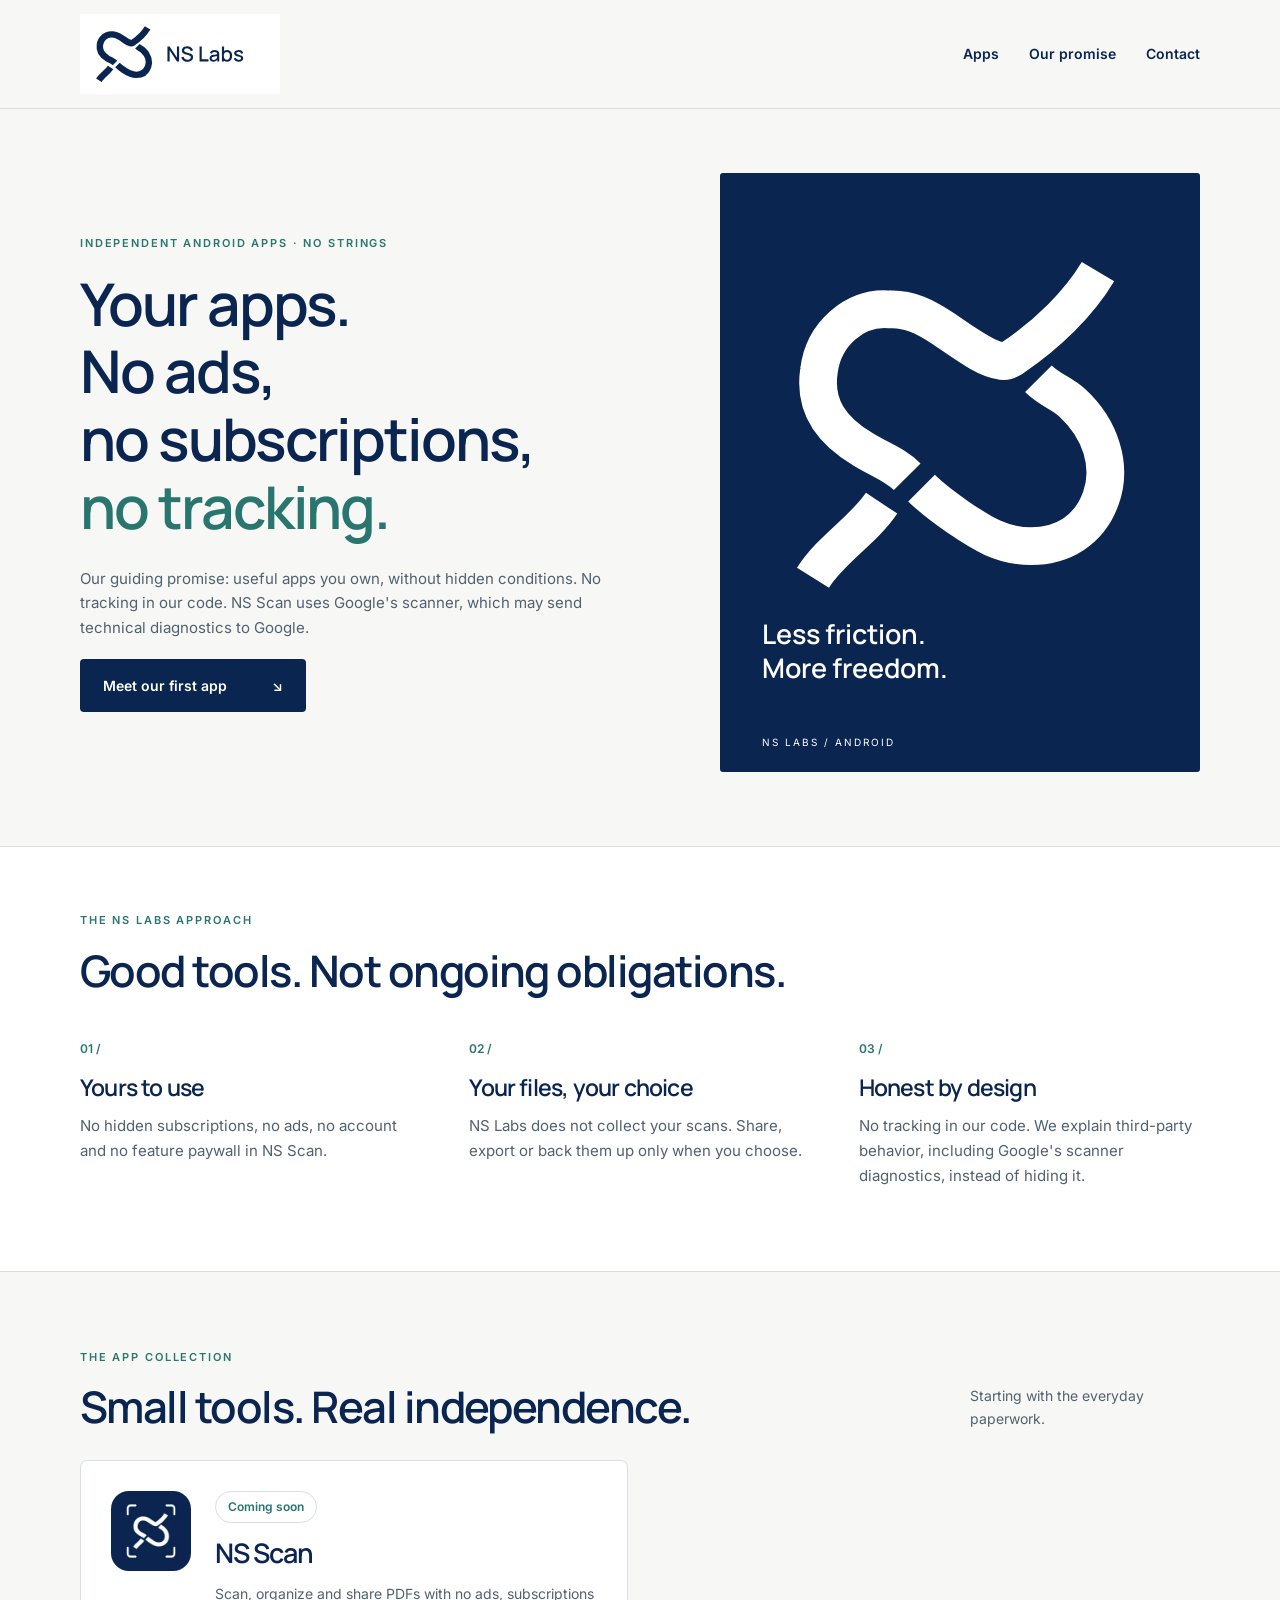
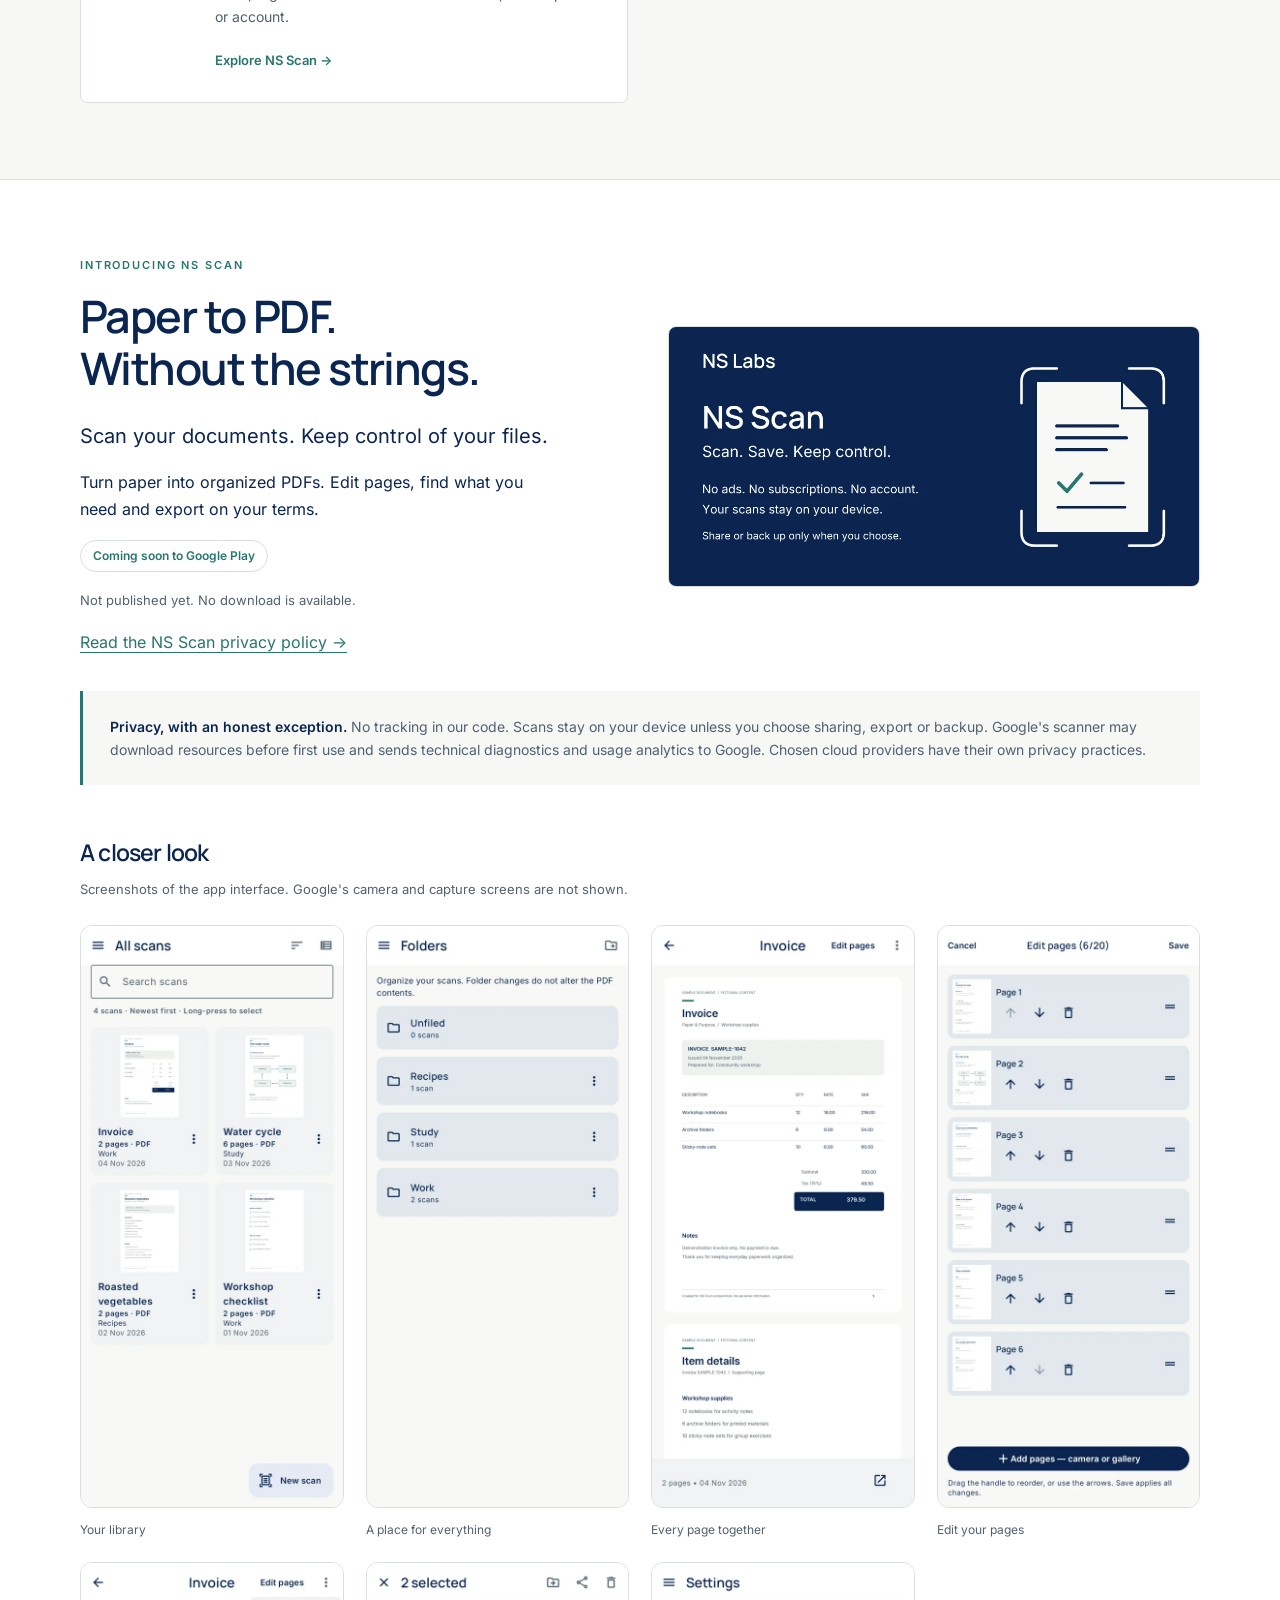
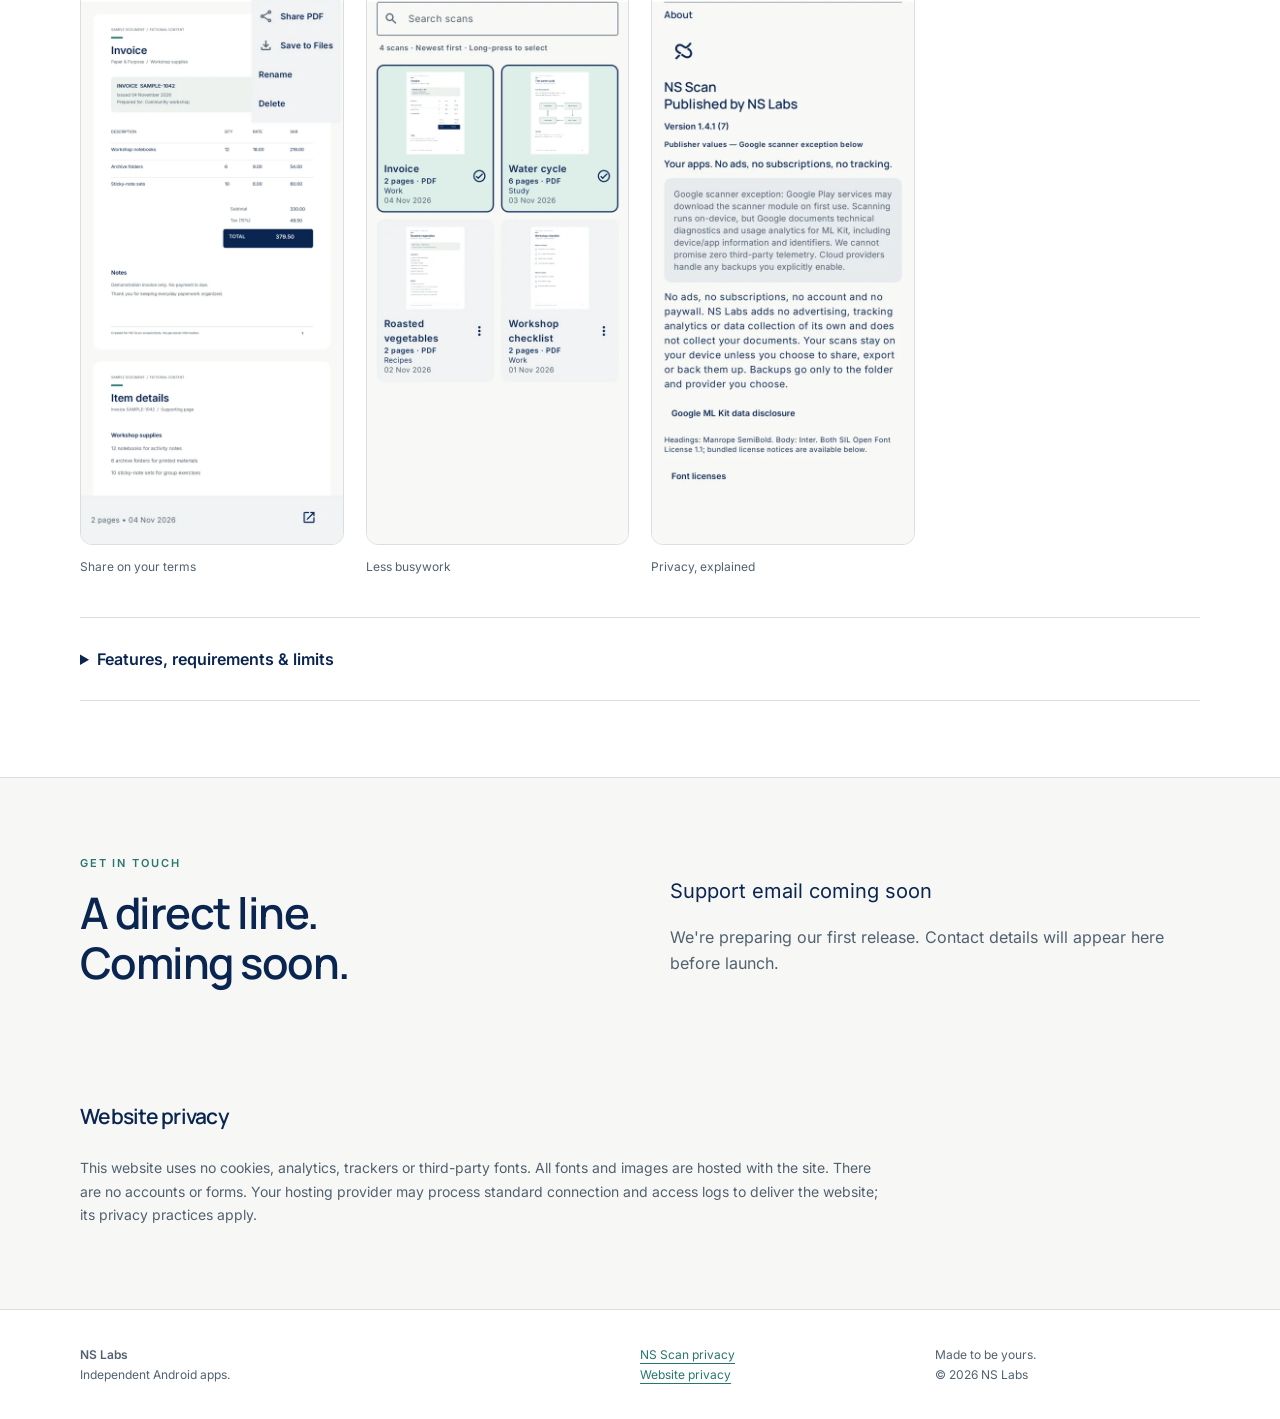
==== index.html @ c473cca9 "Launch NS Labs developer site" ====
<!doctype html>
<html lang="en"><head><meta charset="utf-8"><meta name="viewport" content="width=device-width, initial-scale=1"><meta name="color-scheme" content="light dark"><title>NS Labs — Your apps. No strings.</title><meta name="description" content="Independent Android apps without ads or subscriptions. Meet NS Scan, our upcoming document scanner."><meta property="og:type" content="website"><meta property="og:title" content="NS Labs — Your apps. No strings."><meta property="og:description" content="Independent Android apps without ads or subscriptions. Meet NS Scan, our upcoming document scanner."><meta property="og:image" content="https://nslabs-dev.github.io/assets/ns-scan-feature.webp"><meta property="og:image:alt" content="NS Scan by NS Labs"><meta name="theme-color" content="#0B2551"><link rel="icon" type="image/png" href="favicon.png"><link rel="stylesheet" href="styles.css"></head><body><a class="skip" href="#main">Skip to content</a><header class="site-header"><div class="wrap nav"><a class="brand" href="index.html" aria-label="NS Labs home"><img class="light-logo" src="assets/horizontal-light.svg" width="200" height="80" alt="NS Labs"><img class="dark-logo" src="assets/horizontal-dark.svg" width="200" height="80" alt="NS Labs"></a><nav aria-label="Main"><a href="index.html#apps">Apps</a><a href="index.html#promise">Our promise</a><a href="index.html#contact">Contact</a></nav></div></header><main id="main"><section class="hero wrap"><div><p class="eyebrow">Independent Android apps · No strings</p><h1>Your apps.<br>No ads,<br>no subscriptions,<br><span>no tracking.</span></h1><p class="hero-note">Our guiding promise: useful apps you own, without hidden conditions. No tracking in our code. NS Scan uses Google's scanner, which may send technical diagnostics to Google.</p><a class="button" href="#apps">Meet our first app <span aria-hidden="true">↘</span></a></div><div class="hero-art" aria-hidden="true"><img src="assets/symbol-white.svg" width="400" height="400" alt=""><p>Less friction.<br>More freedom.</p><span class="art-label">NS LABS / ANDROID</span></div></section>
<section id="promise" class="promise"><div class="wrap"><p class="eyebrow">The NS Labs approach</p><h2>Good tools. Not ongoing obligations.</h2><div class="promise-grid"><article><span class="number">01 /</span><h3>Yours to use</h3><p>No hidden subscriptions, no ads, no account and no feature paywall in NS Scan.</p></article><article><span class="number">02 /</span><h3>Your files, your choice</h3><p>NS Labs does not collect your scans. Share, export or back them up only when you choose.</p></article><article><span class="number">03 /</span><h3>Honest by design</h3><p>No tracking in our code. We explain third-party behavior, including Google's scanner diagnostics, instead of hiding it.</p></article></div></div></section>
<section id="apps" class="wrap section"><div class="section-heading"><div><p class="eyebrow">The app collection</p><h2>Small tools. Real independence.</h2></div><p>Starting with the everyday paperwork.</p></div><div class="apps-grid"><a class="app-card" href="#ns-scan"><img src="assets/ns-scan-icon.webp" width="80" height="80" alt=""><div><span class="badge">Coming soon</span><h3>NS Scan</h3><p>Scan, organize and share PDFs with no ads, subscriptions or account.</p><span class="text-link">Explore NS Scan →</span></div></a></div></section>
<section id="ns-scan" class="scan-section"><div class="wrap"><div class="scan-intro"><div><p class="eyebrow">Introducing NS Scan</p><h2>Paper to PDF.<br>Without the strings.</h2><p class="lead">Scan your documents. Keep control of your files.</p><p>Turn paper into organized PDFs. Edit pages, find what you need and export on your terms.</p><p class="badge">Coming soon to Google Play</p><p class="small">Not published yet. No download is available.</p><a href="privacy/ns-scan.html">Read the NS Scan privacy policy →</a></div><img class="feature" src="assets/ns-scan-feature.webp" width="1024" height="500" alt="NS Scan feature graphic with the cut-knot scanner mark"></div><aside class="disclosure"><strong>Privacy, with an honest exception.</strong> No tracking in our code. Scans stay on your device unless you choose sharing, export or backup. Google's scanner may download resources before first use and sends technical diagnostics and usage analytics to Google. Chosen cloud providers have their own privacy practices.</aside><h3 class="gallery-title">A closer look</h3><p class="small">Screenshots of the app interface. Google's camera and capture screens are not shown.</p><div class="gallery" aria-label="NS Scan screenshots"><figure><img src="assets/01-home-library.webp" width="540" height="1200" loading="lazy" alt="Scan library with saved PDF documents"><figcaption>Your library</figcaption></figure><figure><img src="assets/02-folders.webp" width="540" height="1200" loading="lazy" alt="Folders for organizing scanned documents"><figcaption>A place for everything</figcaption></figure><figure><img src="assets/03-document-pages.webp" width="540" height="1200" loading="lazy" alt="Saved document with its scanned pages"><figcaption>Every page together</figcaption></figure><figure><img src="assets/04-edit-pages.webp" width="540" height="1200" loading="lazy" alt="Page editor with reorder and append controls"><figcaption>Edit your pages</figcaption></figure><figure><img src="assets/05-pdf-share-export.webp" width="540" height="1200" loading="lazy" alt="PDF sharing and file export options"><figcaption>Share on your terms</figcaption></figure><figure><img src="assets/06-multi-select.webp" width="540" height="1200" loading="lazy" alt="Multiple scans selected for library actions"><figcaption>Less busywork</figcaption></figure><figure><img src="assets/07-about-privacy.webp" width="540" height="1200" loading="lazy" alt="About screen explaining privacy and Google scanner diagnostics"><figcaption>Privacy, explained</figcaption></figure></div><details class="description"><summary>Features, requirements &amp; limits</summary><div class="prose"><p>Scan your documents. Keep control of your files.</p><p>NS Scan by NS Labs turns paper documents into PDFs, with no ads, subscriptions, account or feature paywall. NS Labs does not collect your scans and adds no advertising or tracking analytics of its own.</p><h3>Scan and save</h3><ul><li>Scan up to 20 pages per document using Google ML Kit&#x27;s document scanner.</li><li>Use automatic edge detection, crop controls and scanner filters during capture.</li><li>Import pages from your gallery when gallery import is enabled.</li><li>Choose High, Medium or Small PDF quality for new scans and page-editor saves.</li></ul><h3>Organize your library</h3><ul><li>Create folders and move scans between them.</li><li>Search scan names, sort by name or date, and switch between list and grid views.</li><li>Rename scans and select multiple PDFs to move, share or delete.</li></ul><h3>Edit saved pages</h3><ul><li>Reorder pages with drag handles or arrow controls.</li><li>Remove pages with Undo, or append pages from the camera or gallery.</li><li>Save to rebuild your PDF, or cancel to leave the saved document unchanged.</li></ul><h3>Export on your terms</h3><ul><li>Share PDFs through Android&#x27;s share sheet or use Save to Files.</li><li>Optionally choose a folder for manual or automatic PDF backups, including compatible cloud document providers.</li><li>Backup keeps earlier copies. It is not two-way sync or a full-library restore, and not every cloud app supports folder selection.</li></ul><h3>Make it yours</h3><ul><li>System, light and dark themes, with optional dynamic colors on Android 12 and later.</li><li>Custom file-name patterns using date and time tokens.</li></ul><h3>Privacy, with an honest exception</h3><p>Your scans stay on your device unless you choose sharing, export or backup. The app has no account, ads or subscriptions, and no tracking in our own code.</p><p>Scanning runs on-device through Google Play services. The scanner module may need an internet download before first use. Google&#x27;s ML Kit documentation describes technical diagnostics and usage analytics sent to Google, including device/app information, identifiers, performance and scanner events. We do not promise zero third-party telemetry or fully offline first-use setup. Your chosen cloud provider has its own privacy practices.</p><h3>Requirements and limits</h3><p>Android 6.0 or later, Google Play services and at least 1.7 GB total device RAM. Viewing PDFs externally needs a PDF reader. OCR, searchable text extraction and full-library restore are not included. Export or explicitly back up important PDFs before uninstalling; automatic Android platform backup is disabled.</p></div></details></div></section>
<section id="contact" class="wrap section contact"><div><p class="eyebrow">Get in touch</p><h2>A direct line.<br>Coming soon.</h2></div><div><!-- Replace only with a verified, publisher-approved public support email. --><p class="lead">Support email coming soon</p><p>We're preparing our first release. Contact details will appear here before launch.</p></div></section><section id="site-privacy" class="wrap site-privacy"><h2>Website privacy</h2><p>This website uses no cookies, analytics, trackers or third-party fonts. All fonts and images are hosted with the site. There are no accounts or forms. Your hosting provider may process standard connection and access logs to deliver the website; its privacy practices apply.</p></section></main><footer><div class="wrap footer-grid"><p><strong>NS Labs</strong><br>Independent Android apps.</p><p><a href="privacy/ns-scan.html">NS Scan privacy</a><br><a href="index.html#site-privacy">Website privacy</a></p><p>Made to be yours.<br>© 2026 NS Labs</p></div></footer></body></html>
---- styles.css ----
@font-face{font-family:Inter;src:url('assets/fonts/Inter-Regular.woff2') format('woff2');font-weight:400;font-display:swap}@font-face{font-family:Inter;src:url('assets/fonts/Inter-SemiBold.woff2') format('woff2');font-weight:600;font-display:swap}@font-face{font-family:Manrope;src:url('assets/fonts/Manrope-SemiBold.woff2') format('woff2');font-weight:600;font-display:swap}
:root{--navy:#0B2551;--paper:#F7F8F5;--slate:#526170;--teal:#28766E;--surface:#fff;--line:#d9dfdf;--ink:var(--navy);--muted:var(--slate);--accent:var(--teal)}*{box-sizing:border-box}html{scroll-behavior:smooth;scroll-padding-top:24px}body{margin:0;background:var(--paper);color:var(--ink);font:400 16px/1.65 Inter,system-ui,sans-serif}img{max-width:100%;height:auto;display:block}a{color:var(--accent);text-underline-offset:4px}a:hover{text-decoration-thickness:2px}a:focus-visible,summary:focus-visible{outline:3px solid var(--accent);outline-offset:5px}h1,h2,h3{font-family:Manrope,system-ui,sans-serif;font-weight:600;line-height:1.15;letter-spacing:-.035em}h1{font-size:clamp(44px,5.7vw,80px);margin:18px 0 26px}h2{font-size:clamp(30px,3.4vw,46px);margin:12px 0 28px}h3{font-size:23px;margin:14px 0}p{margin:0 0 18px}.wrap{max-width:1200px;margin:auto;padding-left:40px;padding-right:40px}.site-header{border-bottom:1px solid var(--line)}.nav{min-height:108px;display:flex;align-items:center;justify-content:space-between;gap:24px}.brand{width:200px;display:block;flex-shrink:0}.dark-logo{display:none}nav{display:flex;gap:30px}nav a{color:var(--ink);font-size:14px;text-decoration:none;font-weight:600;padding:12px 0}.skip{position:absolute;left:12px;top:-80px;padding:12px;background:var(--surface);z-index:10}.skip:focus{top:12px}.hero{display:grid;grid-template-columns:1.2fr 1fr;gap:65px;align-items:center;padding-top:64px;padding-bottom:74px}.eyebrow{text-transform:uppercase;font-size:11px;letter-spacing:.17em;font-weight:600;color:var(--accent);margin-bottom:16px}.hero h1 span{color:var(--accent)}.hero-note{max-width:530px;color:var(--muted);font-size:15px}.button{display:inline-flex;align-items:center;gap:45px;background:var(--navy);color:white;padding:15px 23px;border-radius:4px;text-decoration:none;font-weight:600;font-size:14px}.hero-art{background:var(--navy);color:#fff;border-radius:3px;padding:30px;position:relative;aspect-ratio:4/5;display:flex;flex-direction:column;justify-content:center;overflow:hidden}.hero-art img{width:92%;align-self:center}.hero-art p{font-family:Manrope,sans-serif;font-size:27px;line-height:1.25;margin:0 0 30px 12px}.art-label{font-size:10px;letter-spacing:.2em;position:absolute;bottom:22px;left:42px;color:#fff}.promise{padding:64px 0;background:var(--surface);border-block:1px solid var(--line)}.promise-grid{display:grid;grid-template-columns:repeat(3,1fr);gap:48px;margin-top:38px}.promise-grid p{font-size:15px;color:var(--muted)}.number{font-size:12px;font-weight:600;color:var(--accent)}.section{padding-top:76px;padding-bottom:76px}.section-heading{display:flex;justify-content:space-between;gap:30px;align-items:end}.section-heading>p{max-width:230px;color:var(--muted);font-size:14px;margin-bottom:30px}.apps-grid{display:grid;grid-template-columns:repeat(2,1fr);gap:24px}.app-card{border:1px solid var(--line);background:var(--surface);border-radius:7px;padding:30px;display:flex;gap:24px;align-items:start;color:var(--ink);text-decoration:none}.app-card img{border-radius:18px;flex-shrink:0}.app-card h3{font-size:27px}.app-card p{font-size:14px;color:var(--muted)}.badge{display:inline-block;border:1px solid var(--line);background:var(--surface);color:var(--accent);border-radius:40px;padding:5px 12px;font-size:12px;font-weight:600}.text-link{color:var(--accent);font-size:13px;font-weight:600}.scan-section{border-block:1px solid var(--line);background:var(--surface);padding:76px 0}.scan-intro{display:grid;grid-template-columns:1fr 1fr;gap:55px;align-items:center}.scan-intro h2{font-size:clamp(34px,3.5vw,48px)}.lead{font-size:20px;line-height:1.5}.scan-intro>div>p:not(.eyebrow):not(.badge){max-width:480px}.feature{border-radius:8px;border:1px solid var(--line)}.small{font-size:13px;color:var(--muted)}.disclosure{border-left:3px solid var(--accent);background:var(--paper);padding:24px 27px;margin:35px 0;font-size:14px;color:var(--muted)}.disclosure strong{color:var(--ink)}.gallery-title{margin-top:54px}.gallery{display:grid;grid-template-columns:repeat(4,1fr);gap:22px;margin-top:24px}.gallery figure{margin:0}.gallery img{border:1px solid var(--line);border-radius:12px;width:100%;background:var(--paper)}figcaption{font-size:12px;margin-top:12px;color:var(--muted)}.description{margin-top:40px;border-block:1px solid var(--line);padding:22px 0}.description summary{cursor:pointer;font-weight:600;padding:6px 0}.description .prose{padding-top:25px}.prose{max-width:800px;overflow-wrap:anywhere}.prose p,.prose li{color:var(--muted)}.prose h2{font-size:27px;margin-top:42px}.prose h3{margin-top:28px;font-size:21px}.prose li{padding-left:6px;margin-bottom:8px}.contact{display:grid;grid-template-columns:1fr 1fr;gap:60px;align-items:center}.contact>div>p:last-child{color:var(--muted)}.site-privacy{padding-bottom:65px;max-width:1200px}.site-privacy h2{font-size:21px}.site-privacy p{font-size:14px;max-width:800px;color:var(--muted)}footer{border-top:1px solid var(--line);padding:35px 0;background:var(--surface)}.footer-grid{display:grid;grid-template-columns:2fr 1fr 1fr;gap:30px;font-size:12px;color:var(--muted)}footer p{margin:0}.policy{padding-top:60px;padding-bottom:80px;max-width:960px}.policy h1{font-size:44px}.policy .disclosure{margin-top:0}.policy article>p:nth-of-type(1){background:var(--paper);border:1px solid var(--line);padding:18px;font-size:14px}.error{min-height:60vh}
@media(prefers-color-scheme:dark){:root{--paper:#0a1830;--surface:#102441;--ink:#F7F8F5;--muted:#becbd7;--line:#34445b;--accent:#8dd6cb}.light-logo{display:none}.dark-logo{display:block}.button{background:#F7F8F5;color:#0B2551}.hero-art{border:1px solid var(--line)}.feature{background:#fff}.badge{color:#8dd6cb}}
@media(max-width:800px){.wrap{padding-left:24px;padding-right:24px}.hero{gap:30px;padding-top:40px;padding-bottom:44px}.hero-art{padding:14px}.hero-art p{font-size:21px}.art-label{left:25px;font-size:8px}.hero h1{font-size:48px}.promise-grid{gap:25px}.apps-grid{grid-template-columns:1fr}.scan-intro{grid-template-columns:1fr;gap:30px}.feature{max-width:650px}.gallery{grid-template-columns:repeat(3,1fr)}.section-heading{display:block}.section-heading>p{max-width:none}.contact{gap:30px}}
@media(max-width:560px){.nav{min-height:94px;gap:10px;flex-wrap:wrap;padding-top:5px;padding-bottom:15px}.brand{width:165px}.brand img{width:165px}nav{gap:22px;width:100%;justify-content:space-between}nav a{font-size:12px;padding:5px 0}.hero{grid-template-columns:1fr;gap:30px}.hero h1{font-size:48px}.hero-art{aspect-ratio:1.65;padding:18px;flex-direction:row;align-items:center;justify-content:start}.hero-art img{width:48%}.hero-art p{font-size:23px;margin:0 0 10px 20px}.art-label{bottom:13px;left:auto;right:20px;font-size:8px}.promise,.scan-section{padding:45px 0}.promise-grid{grid-template-columns:1fr;gap:18px}.promise-grid article{border-top:1px solid var(--line);padding-top:20px}.section{padding-top:46px;padding-bottom:46px}.app-card{padding:22px;gap:18px}.app-card img{width:60px;height:60px}.app-card h3{font-size:25px}.gallery{grid-template-columns:repeat(2,minmax(0,1fr));gap:22px 15px}.disclosure{padding:18px;font-size:13px}.contact{grid-template-columns:1fr;gap:8px}.footer-grid{grid-template-columns:1fr;gap:22px}.policy{padding-top:32px}.policy h1{font-size:34px}.prose h2{font-size:25px}.site-privacy{padding-bottom:45px}.small{font-size:12px}}
@media(prefers-reduced-motion:reduce){html{scroll-behavior:auto}}
/* Let intrinsic image dimensions shrink inside narrow grid tracks. */
.scan-intro>*{min-width:0}.feature{width:100%;max-width:100%}.hero h1{font-size:clamp(44px,4.6vw,66px)}
@media(max-width:560px){.hero h1{font-size:38px}.hero-art p{font-size:21px}}
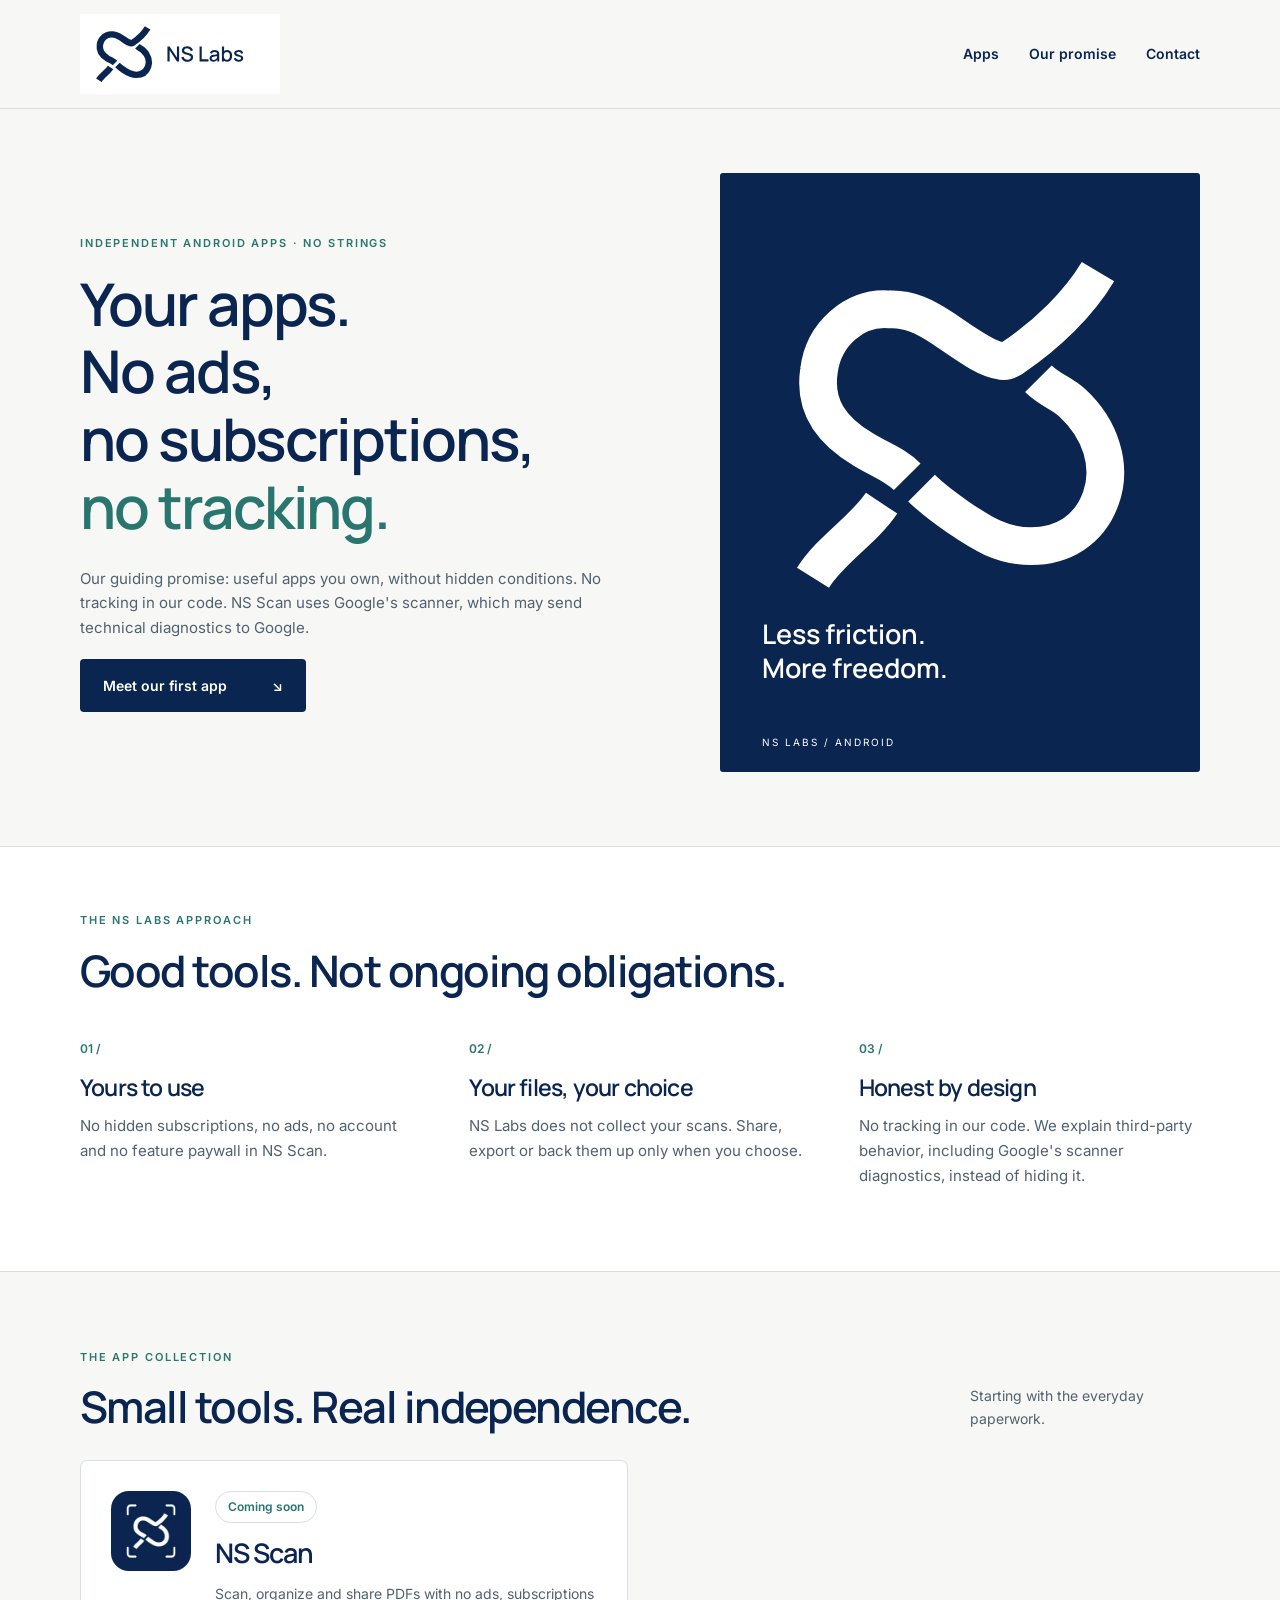
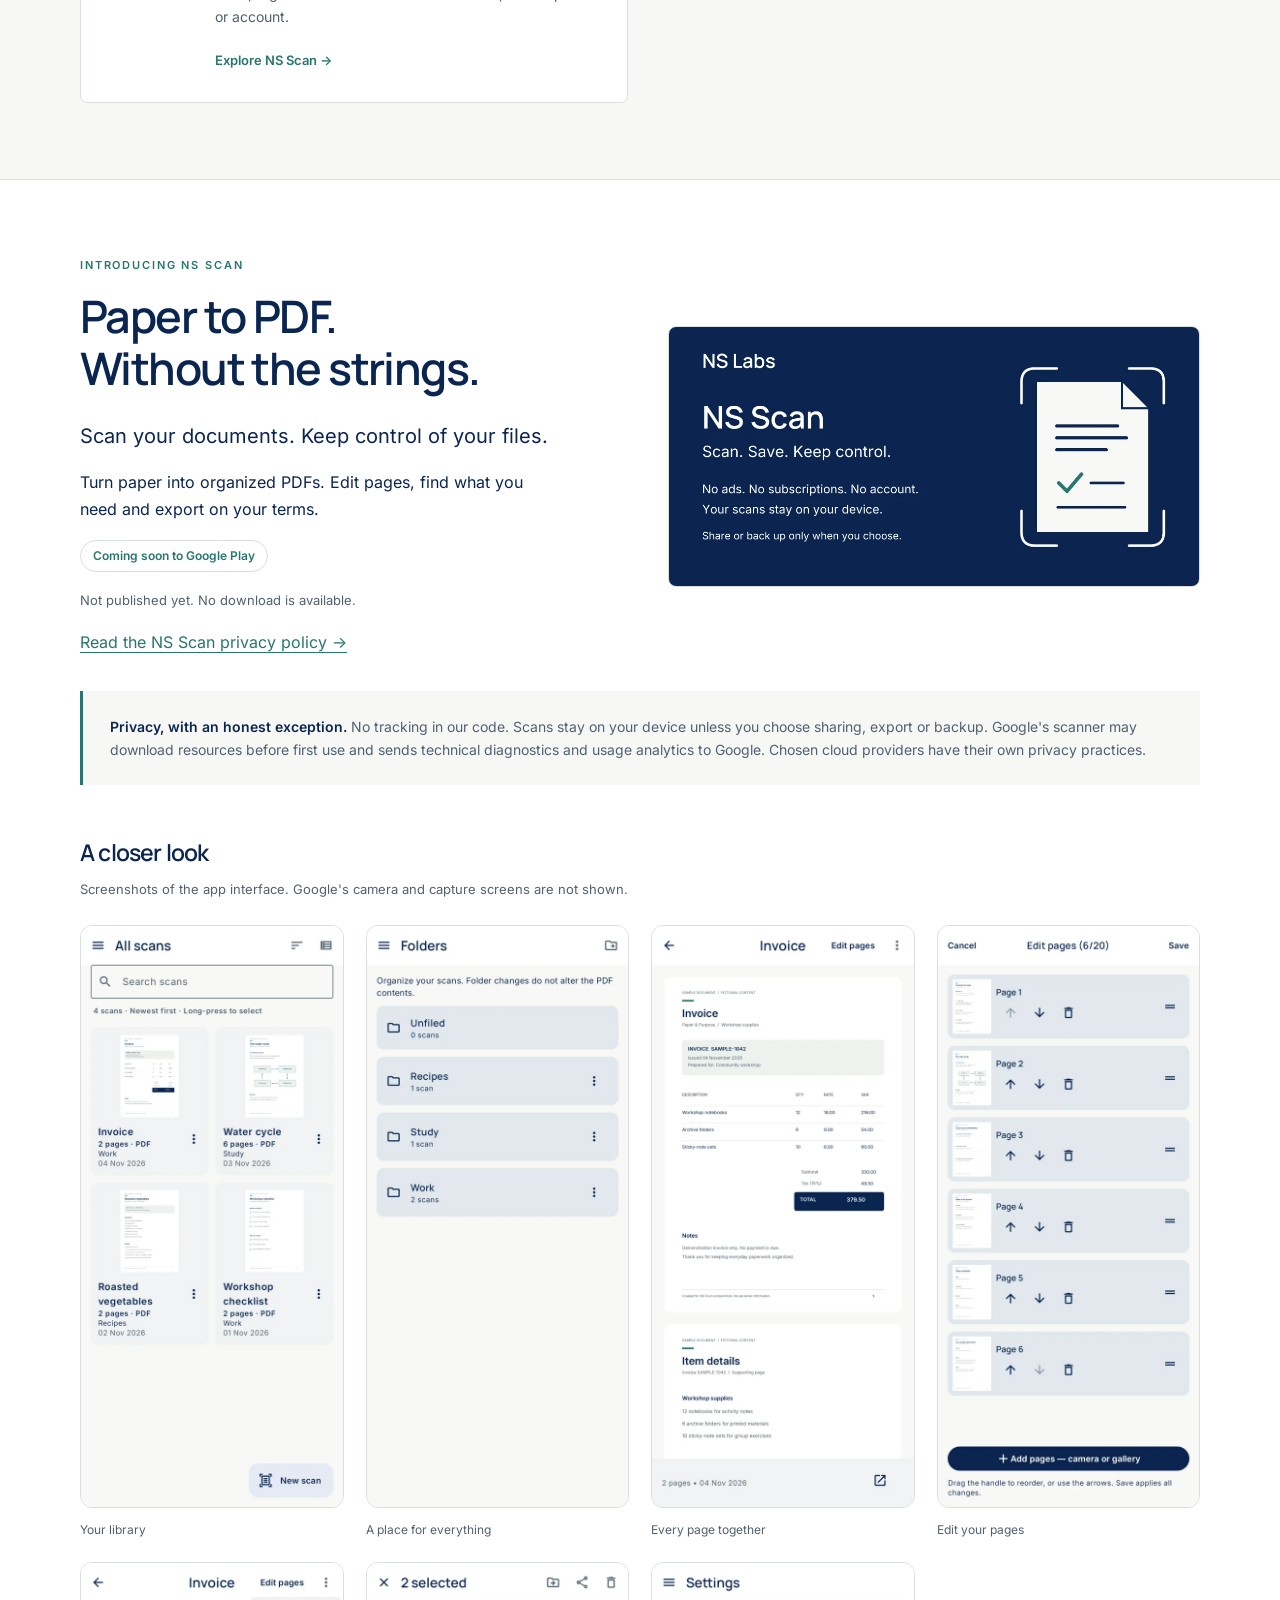
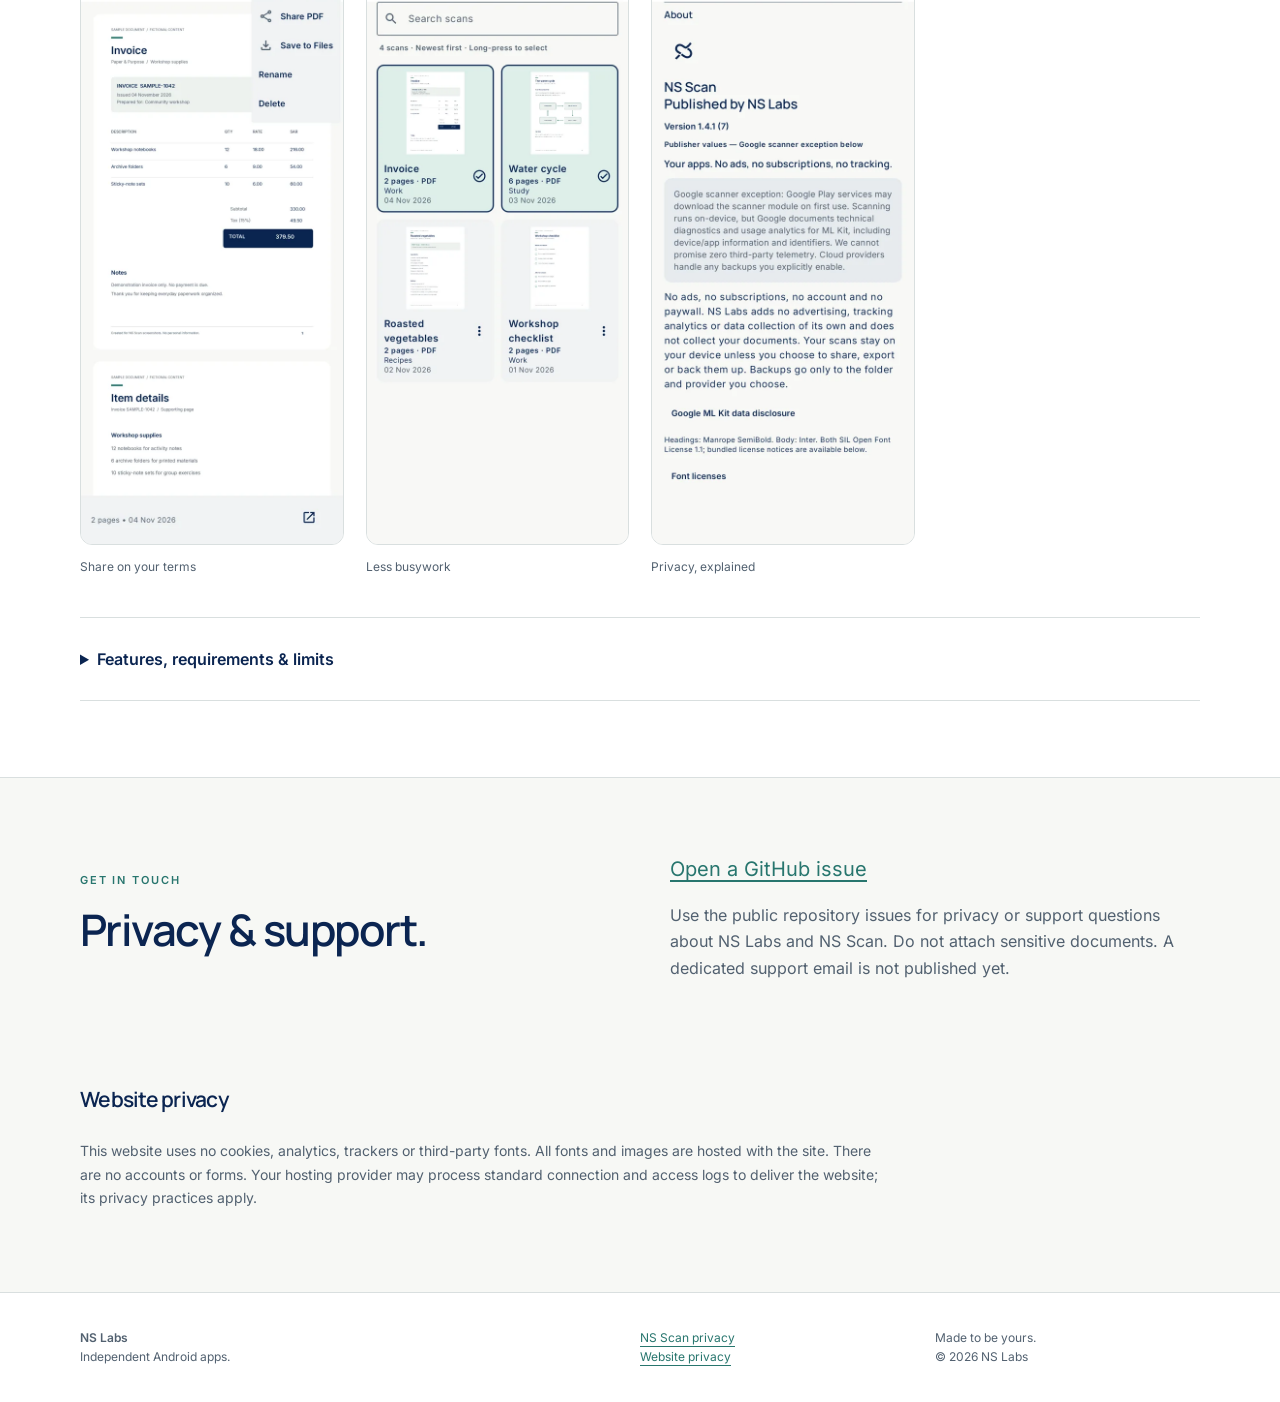
==== commit fa2ba2e0: "Finalize NS Scan privacy policy Remove draft banners and personal publisher name, set effective date" ====
--- a/index.html
+++ b/index.html
@@ -3,4 +3,4 @@
 <section id="promise" class="promise"><div class="wrap"><p class="eyebrow">The NS Labs approach</p><h2>Good tools. Not ongoing obligations.</h2><div class="promise-grid"><article><span class="number">01 /</span><h3>Yours to use</h3><p>No hidden subscriptions, no ads, no account and no feature paywall in NS Scan.</p></article><article><span class="number">02 /</span><h3>Your files, your choice</h3><p>NS Labs does not collect your scans. Share, export or back them up only when you choose.</p></article><article><span class="number">03 /</span><h3>Honest by design</h3><p>No tracking in our code. We explain third-party behavior, including Google's scanner diagnostics, instead of hiding it.</p></article></div></div></section>
 <section id="apps" class="wrap section"><div class="section-heading"><div><p class="eyebrow">The app collection</p><h2>Small tools. Real independence.</h2></div><p>Starting with the everyday paperwork.</p></div><div class="apps-grid"><a class="app-card" href="#ns-scan"><img src="assets/ns-scan-icon.webp" width="80" height="80" alt=""><div><span class="badge">Coming soon</span><h3>NS Scan</h3><p>Scan, organize and share PDFs with no ads, subscriptions or account.</p><span class="text-link">Explore NS Scan →</span></div></a></div></section>
 <section id="ns-scan" class="scan-section"><div class="wrap"><div class="scan-intro"><div><p class="eyebrow">Introducing NS Scan</p><h2>Paper to PDF.<br>Without the strings.</h2><p class="lead">Scan your documents. Keep control of your files.</p><p>Turn paper into organized PDFs. Edit pages, find what you need and export on your terms.</p><p class="badge">Coming soon to Google Play</p><p class="small">Not published yet. No download is available.</p><a href="privacy/ns-scan.html">Read the NS Scan privacy policy →</a></div><img class="feature" src="assets/ns-scan-feature.webp" width="1024" height="500" alt="NS Scan feature graphic with the cut-knot scanner mark"></div><aside class="disclosure"><strong>Privacy, with an honest exception.</strong> No tracking in our code. Scans stay on your device unless you choose sharing, export or backup. Google's scanner may download resources before first use and sends technical diagnostics and usage analytics to Google. Chosen cloud providers have their own privacy practices.</aside><h3 class="gallery-title">A closer look</h3><p class="small">Screenshots of the app interface. Google's camera and capture screens are not shown.</p><div class="gallery" aria-label="NS Scan screenshots"><figure><img src="assets/01-home-library.webp" width="540" height="1200" loading="lazy" alt="Scan library with saved PDF documents"><figcaption>Your library</figcaption></figure><figure><img src="assets/02-folders.webp" width="540" height="1200" loading="lazy" alt="Folders for organizing scanned documents"><figcaption>A place for everything</figcaption></figure><figure><img src="assets/03-document-pages.webp" width="540" height="1200" loading="lazy" alt="Saved document with its scanned pages"><figcaption>Every page together</figcaption></figure><figure><img src="assets/04-edit-pages.webp" width="540" height="1200" loading="lazy" alt="Page editor with reorder and append controls"><figcaption>Edit your pages</figcaption></figure><figure><img src="assets/05-pdf-share-export.webp" width="540" height="1200" loading="lazy" alt="PDF sharing and file export options"><figcaption>Share on your terms</figcaption></figure><figure><img src="assets/06-multi-select.webp" width="540" height="1200" loading="lazy" alt="Multiple scans selected for library actions"><figcaption>Less busywork</figcaption></figure><figure><img src="assets/07-about-privacy.webp" width="540" height="1200" loading="lazy" alt="About screen explaining privacy and Google scanner diagnostics"><figcaption>Privacy, explained</figcaption></figure></div><details class="description"><summary>Features, requirements &amp; limits</summary><div class="prose"><p>Scan your documents. Keep control of your files.</p><p>NS Scan by NS Labs turns paper documents into PDFs, with no ads, subscriptions, account or feature paywall. NS Labs does not collect your scans and adds no advertising or tracking analytics of its own.</p><h3>Scan and save</h3><ul><li>Scan up to 20 pages per document using Google ML Kit&#x27;s document scanner.</li><li>Use automatic edge detection, crop controls and scanner filters during capture.</li><li>Import pages from your gallery when gallery import is enabled.</li><li>Choose High, Medium or Small PDF quality for new scans and page-editor saves.</li></ul><h3>Organize your library</h3><ul><li>Create folders and move scans between them.</li><li>Search scan names, sort by name or date, and switch between list and grid views.</li><li>Rename scans and select multiple PDFs to move, share or delete.</li></ul><h3>Edit saved pages</h3><ul><li>Reorder pages with drag handles or arrow controls.</li><li>Remove pages with Undo, or append pages from the camera or gallery.</li><li>Save to rebuild your PDF, or cancel to leave the saved document unchanged.</li></ul><h3>Export on your terms</h3><ul><li>Share PDFs through Android&#x27;s share sheet or use Save to Files.</li><li>Optionally choose a folder for manual or automatic PDF backups, including compatible cloud document providers.</li><li>Backup keeps earlier copies. It is not two-way sync or a full-library restore, and not every cloud app supports folder selection.</li></ul><h3>Make it yours</h3><ul><li>System, light and dark themes, with optional dynamic colors on Android 12 and later.</li><li>Custom file-name patterns using date and time tokens.</li></ul><h3>Privacy, with an honest exception</h3><p>Your scans stay on your device unless you choose sharing, export or backup. The app has no account, ads or subscriptions, and no tracking in our own code.</p><p>Scanning runs on-device through Google Play services. The scanner module may need an internet download before first use. Google&#x27;s ML Kit documentation describes technical diagnostics and usage analytics sent to Google, including device/app information, identifiers, performance and scanner events. We do not promise zero third-party telemetry or fully offline first-use setup. Your chosen cloud provider has its own privacy practices.</p><h3>Requirements and limits</h3><p>Android 6.0 or later, Google Play services and at least 1.7 GB total device RAM. Viewing PDFs externally needs a PDF reader. OCR, searchable text extraction and full-library restore are not included. Export or explicitly back up important PDFs before uninstalling; automatic Android platform backup is disabled.</p></div></details></div></section>
-<section id="contact" class="wrap section contact"><div><p class="eyebrow">Get in touch</p><h2>A direct line.<br>Coming soon.</h2></div><div><!-- Replace only with a verified, publisher-approved public support email. --><p class="lead">Support email coming soon</p><p>We're preparing our first release. Contact details will appear here before launch.</p></div></section><section id="site-privacy" class="wrap site-privacy"><h2>Website privacy</h2><p>This website uses no cookies, analytics, trackers or third-party fonts. All fonts and images are hosted with the site. There are no accounts or forms. Your hosting provider may process standard connection and access logs to deliver the website; its privacy practices apply.</p></section></main><footer><div class="wrap footer-grid"><p><strong>NS Labs</strong><br>Independent Android apps.</p><p><a href="privacy/ns-scan.html">NS Scan privacy</a><br><a href="index.html#site-privacy">Website privacy</a></p><p>Made to be yours.<br>© 2026 NS Labs</p></div></footer></body></html>+<section id="contact" class="wrap section contact"><div><p class="eyebrow">Get in touch</p><h2>Privacy &amp; support.</h2></div><div><p class="lead"><a href="https://github.com/nslabs-dev/nslabs-dev.github.io/issues">Open a GitHub issue</a></p><p>Use the public repository issues for privacy or support questions about NS Labs and NS Scan. Do not attach sensitive documents. A dedicated support email is not published yet.</p></div></section><section id="site-privacy" class="wrap site-privacy"><h2>Website privacy</h2><p>This website uses no cookies, analytics, trackers or third-party fonts. All fonts and images are hosted with the site. There are no accounts or forms. Your hosting provider may process standard connection and access logs to deliver the website; its privacy practices apply.</p></section></main><footer><div class="wrap footer-grid"><p><strong>NS Labs</strong><br>Independent Android apps.</p><p><a href="privacy/ns-scan.html">NS Scan privacy</a><br><a href="index.html#site-privacy">Website privacy</a></p><p>Made to be yours.<br>© 2026 NS Labs</p></div></footer></body></html>
